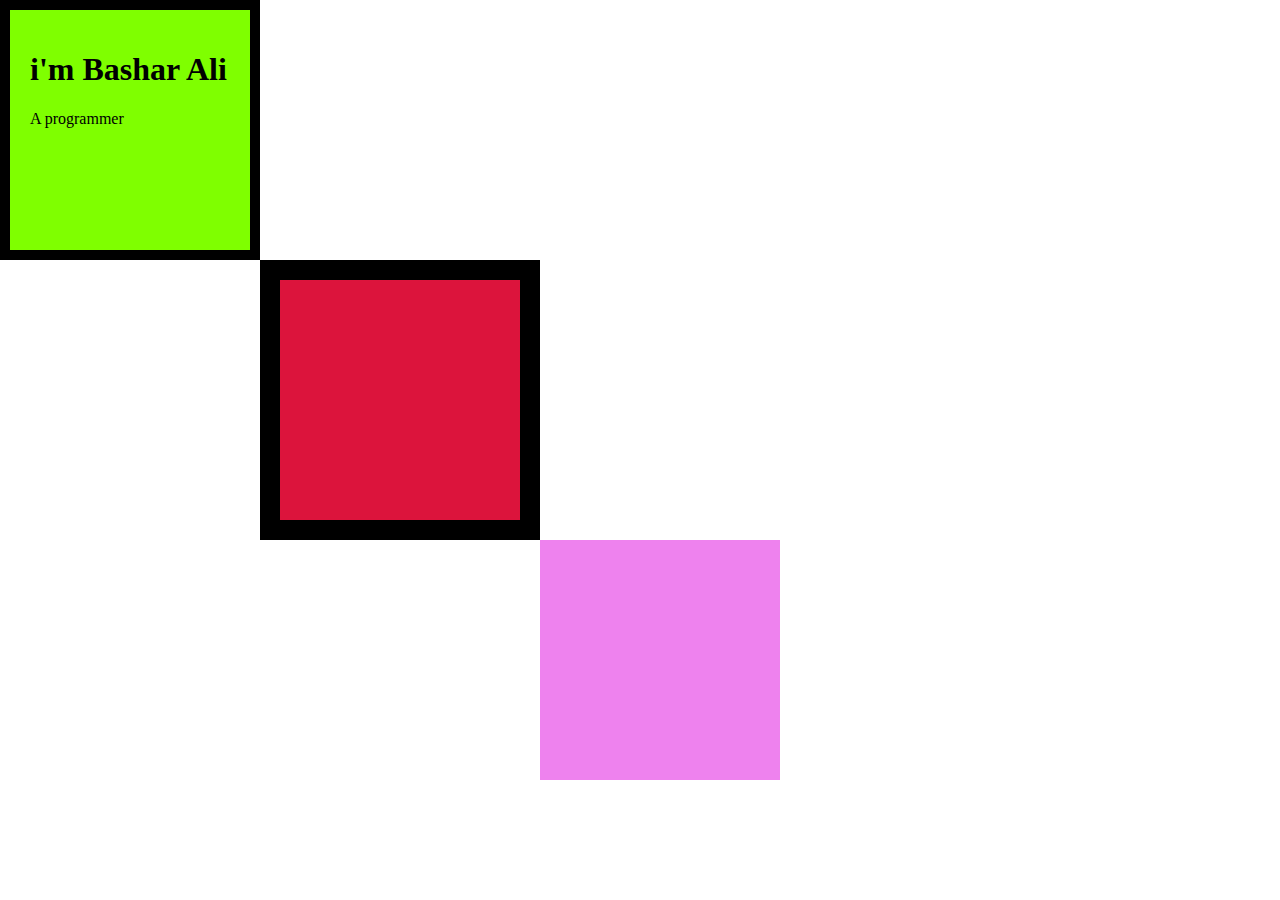
==== beta/index.html @ 69b55149 "styling with CSS" ====
<!DOCTYPE html>
<html lang="en">
<head>
    <meta charset="UTF-8">
    <meta name="viewport" content="width=device-width, initial-scale=1.0">
    <title>Bashar Ali's Personal Site</title>
    <link rel="stylesheet" href="css/styles.css">
    <link rel="shortcut icon" href="favicon.ico" type="image/x-icon">
</head>
<body>
    <div >
        <h1> i'm Bashar Ali</h1>
        <p>A programmer</p>

    </div>
    <div class = "middle-container"></div>
    <div class = "bottom-container"></div>
</body>
</html>
---- beta/css/styles.css ----
div {
    background-color: chartreuse;
    height: 200px;
    width: 200px;
    border: solid 10px;
    padding:20px;
}
.middle-container{
    background-color: crimson;
    height: 200px;
    width: 200px;
    margin-left: 260px;
    border:solid 20px;
    
    
}
.bottom-container{
    background-color: violet;
    height: 200px;
    width: 200px;
    margin-left: 540px;
    border: 10px;
    
}

body{
    margin-top: 0px;
    margin-left: 0px;
}
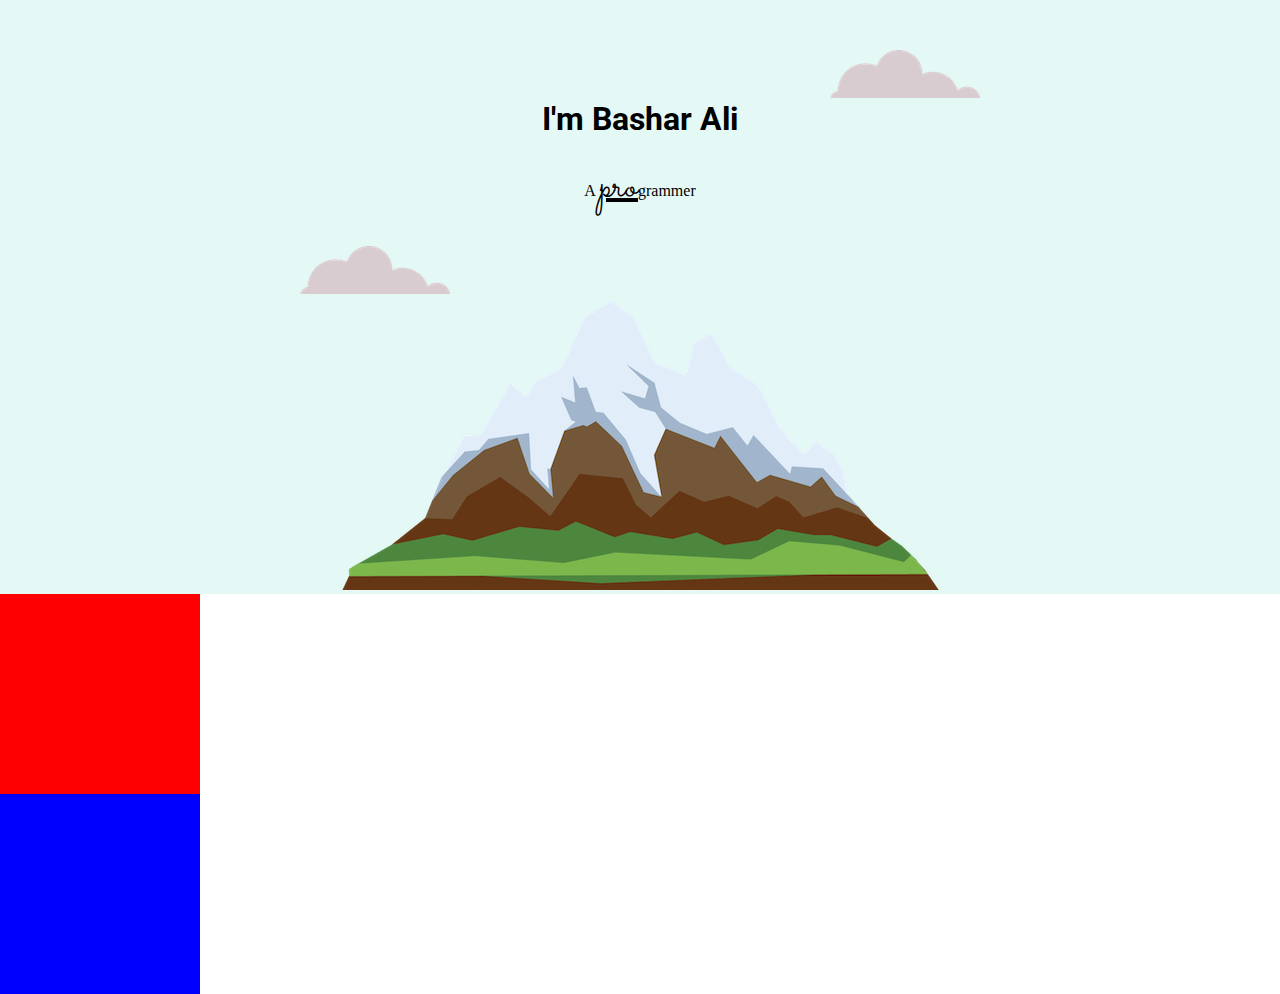
==== commit e9f91533: "learnt position" ====
--- a/beta/index.html
+++ b/beta/index.html
@@ -5,12 +5,20 @@
     <meta name="viewport" content="width=device-width, initial-scale=1.0">
     <title>Bashar Ali's Personal Site</title>
     <link rel="stylesheet" href="css/styles.css">
-    <link rel="shortcut icon" href="favicon.ico" type="image/x-icon">
+    <link rel="preconnect" href="https://fonts.gstatic.com">
+<link href="https://fonts.googleapis.com/css2?family=Roboto:ital,wght@1,300&display=swap" rel="stylesheet">
+<link rel="preconnect" href="https://fonts.gstatic.com">
+<link href="https://fonts.googleapis.com/css2?family=Roboto:ital,wght@1,300&family=Sacramento&display=swap" rel="stylesheet">    
+<link rel="shortcut icon" href="favicon.ico" type="image/x-icon">
+    <link rel="preconnect" href="https://fonts.gstatic.com">
 </head>
 <body>
-    <div >
-        <h1> i'm Bashar Ali</h1>
-        <p>A programmer</p>
+    <div class="top-container">
+        <img class = "top-cloud" src="images/cloud.png" alt="cloud-img">
+        <h1> I'm Bashar Ali</h1>
+        <p>A <span class="pro"> pro</span>grammer</p>
+        <img class = "bottom-cloud" src="images/cloud.png" alt="cloud-img">
+        <img src="images/mountain.png" alt="cloud-img">
 
     </div>
     <div class = "middle-container"></div>
--- a/beta/css/styles.css
+++ b/beta/css/styles.css
@@ -1,29 +1,50 @@
-div {
-    background-color: chartreuse;
+body{
+    margin: 0;
+    text-align: center;
+    
+}
+h1{
+    margin-top: 0px;
+    font-family: 'Roboto', sans-serif;
+
+}
+.top-container {
+    background-color:#E4F9F5;
+    position: relative;
+    padding-top: 100px;
+   
+  
+   
+    
+}
+.middle-container{
+    background-color:red;
     height: 200px;
     width: 200px;
-    border: solid 10px;
-    padding:20px;
+    
+       
 }
-.middle-container{
-    background-color: crimson;
+.bottom-container{
+    background-color: blue;
     height: 200px;
     width: 200px;
-    margin-left: 260px;
-    border:solid 20px;
+    
     
     
 }
-.bottom-container{
-    background-color: violet;
-    height: 200px;
-    width: 200px;
-    margin-left: 540px;
-    border: 10px;
-    
+.pro{
+    text-decoration: underline;
+    font-family: 'Sacramento', cursive;
+    font-size: 40px;
 }
+.top-cloud{
+    position: absolute;
+    right: 300px;
+    top:50px;
+}
+.bottom-cloud{
+    position: absolute;
+    left: 300px;
+    bottom: 300px;
 
-body{
-    margin-top: 0px;
-    margin-left: 0px;
-}+}
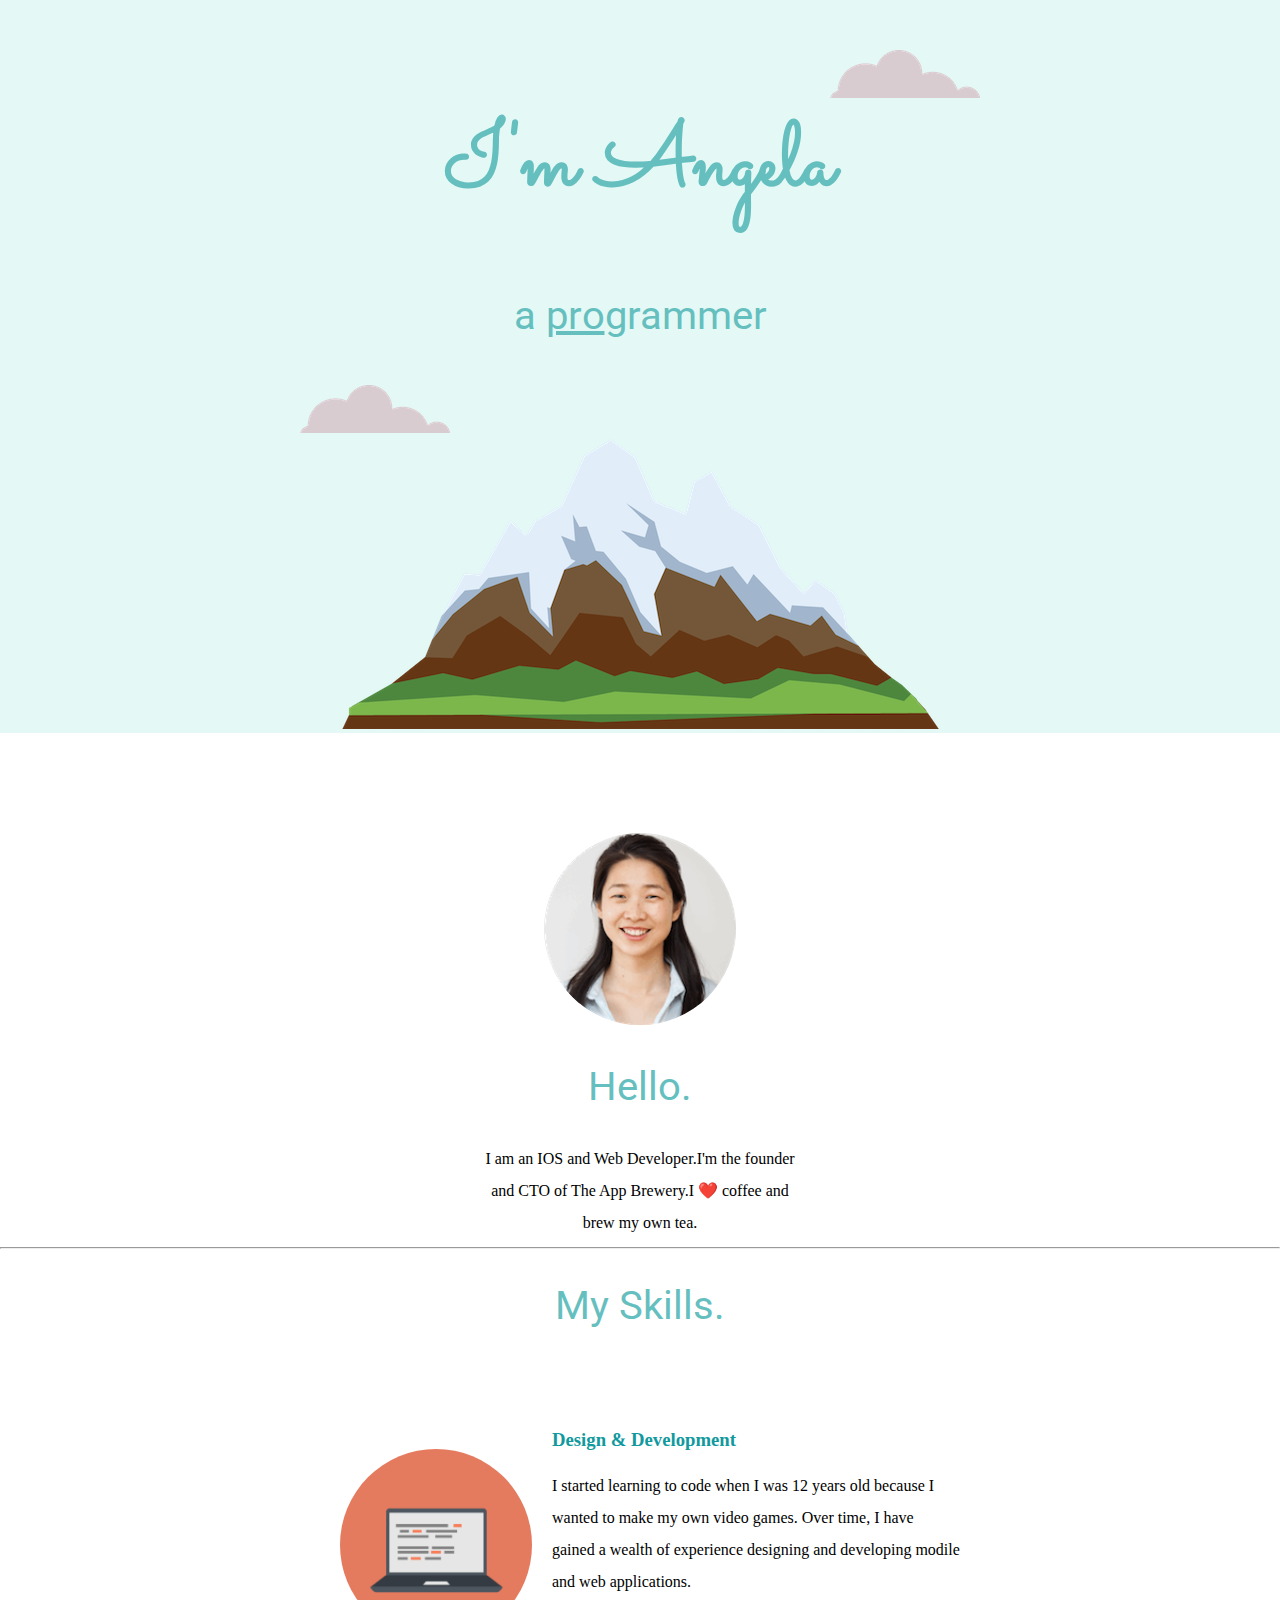
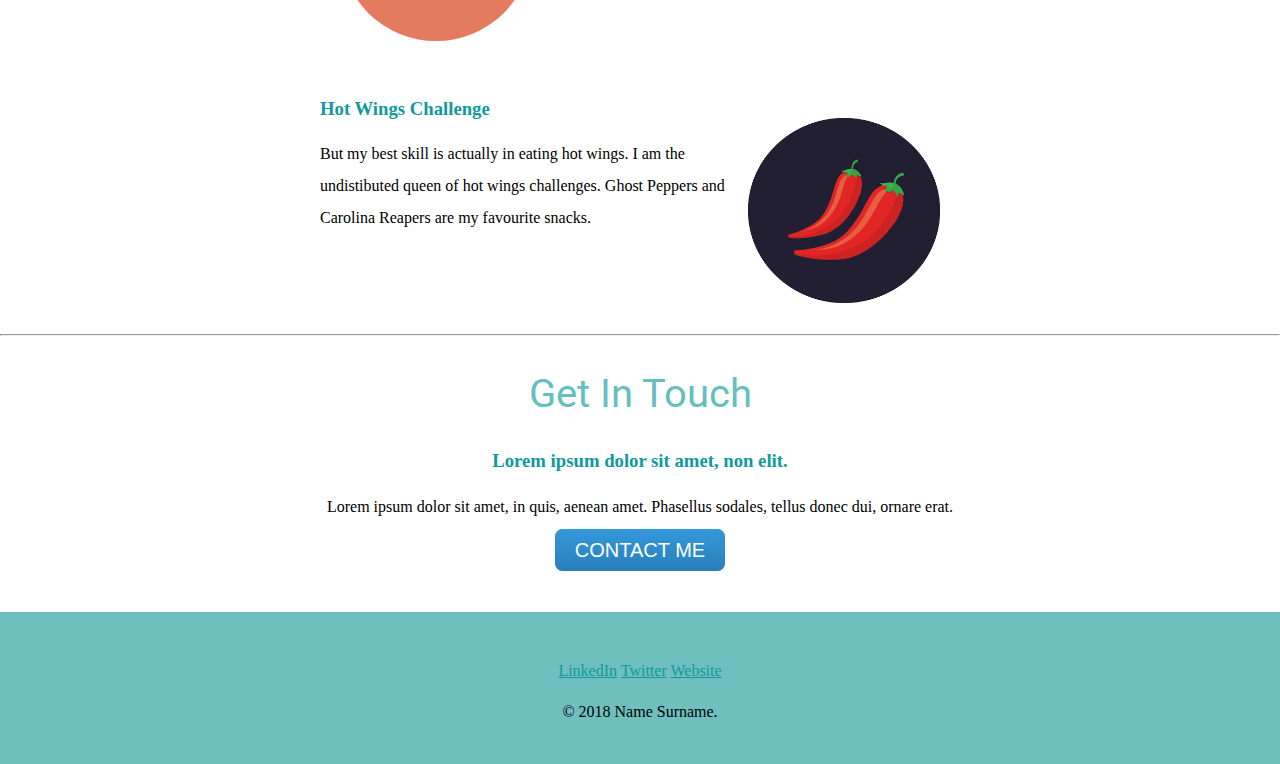
==== commit eeec7972: "self bio" ====
--- a/beta/index.html
+++ b/beta/index.html
@@ -15,13 +15,49 @@
 <body>
     <div class="top-container">
         <img class = "top-cloud" src="images/cloud.png" alt="cloud-img">
-        <h1> I'm Bashar Ali</h1>
-        <p>A <span class="pro"> pro</span>grammer</p>
+        <h1> I'm Angela</h1>
+        <h2>a <span class="pro"> pro</span>grammer</h2>
         <img class = "bottom-cloud" src="images/cloud.png" alt="cloud-img">
         <img src="images/mountain.png" alt="cloud-img">
 
     </div>
-    <div class = "middle-container"></div>
-    <div class = "bottom-container"></div>
+    <div class="middle-container">
+        <div class="profile">
+          <img src="images/angela.png" alt="" class="r1">
+          <h2>Hello.</h2>
+          <p class = "desc">I am an IOS and Web Developer.I'm the founder and CTO of The App Brewery.I ❤️ coffee and brew my own tea.  </p>
+        </div>
+        <hr>
+        <div class="skills">
+          <h2>My Skills.</h2>
+          <div class="skill-row">
+            <img class="computer" src="images/computer.png" alt="">
+            <h3>Design & Development</h3>
+            <p>I started learning to code when I was 12 years 
+                old because I wanted to make my own video games. Over time, I have gained a wealth of experience designing and developing modile and web applications.</p>
+          </div>
+          <div class="skill-row">
+            <img class="chilly" src="images/chillies.png" alt="">
+            <h3>Hot Wings Challenge</h3>
+            <p>But my best skill is actually in eating hot wings. I am the undistibuted queen of hot wings challenges. Ghost Peppers and Carolina Reapers are my favourite snacks.</p>
+          </div>
+        </div>
+        <hr>
+        <div class="contact-me">
+          <h2>Get In Touch</h2>
+          <h3>Lorem ipsum dolor sit amet, non elit.</h3>
+          <p>Lorem ipsum dolor sit amet, in quis, aenean amet. Phasellus sodales, tellus donec dui, ornare erat.</p>
+          <a class="btn" href="mailto:name@email.com">CONTACT ME</a>
+        </div>
+      </div>
+      
+      
+      <div class="bottom-container">
+        <a class="footer-link" href="https://www.linkedin.com/">LinkedIn</a>
+        <a class="footer-link" href="https://twitter.com/">Twitter</a>
+        <a class="footer-link" href="https://www.appbrewery.co/">Website</a>
+        <p>© 2018 Name Surname.</p>
+      </div>
+      
 </body>
 </html>--- a/beta/css/styles.css
+++ b/beta/css/styles.css
@@ -5,37 +5,57 @@
 }
 h1{
     margin-top: 0px;
-    font-family: 'Roboto', sans-serif;
+    font-family: 'Sacramento', cursive;
+    font-size: 90px;
+    color: #66BFBF;
 
 }
 .top-container {
     background-color:#E4F9F5;
     position: relative;
     padding-top: 100px;
+    
    
   
    
     
 }
+.desc{
+    width:25%;
+    margin: auto ;
+}
+.r1{
+    border-radius: 50%;
+    width: 15%;
+    margin-top: 100px;
+    
+}
 .middle-container{
-    background-color:red;
-    height: 200px;
-    width: 200px;
-    
+   
        
 }
 .bottom-container{
-    background-color: blue;
-    height: 200px;
-    width: 200px;
+    background-color: #6FBFBF;
+    padding: 50px 0 20px;
+    margin-top: 50px;
+    
     
     
     
 }
+h2{
+    font-family: 'Roboto', sans-serif;
+    font-size: 2.5rem;
+    color: #66BFBF;
+    font-weight: normal;
+
+}
+h3{
+    color:#11999E
+}
 .pro{
     text-decoration: underline;
-    font-family: 'Sacramento', cursive;
-    font-size: 40px;
+    font-family: 'Roboto', sans-serif;
 }
 .top-cloud{
     position: absolute;
@@ -48,3 +68,57 @@
     bottom: 300px;
 
 }
+a{
+    color: #11999E;
+}
+.skill-row{
+    width:50%;
+    margin: 100px auto 100px auto;
+    text-align: left;
+    
+    
+}
+p{
+    line-height: 2;
+    
+}
+.computer{
+    border-radius: 50%;
+    width: 30%;
+    float: left;
+    margin: 20px;
+}
+.chilly{
+    float: right;
+    width: 30%;
+    margin: 20px;
+    margin-bottom: 0px;
+    
+
+}
+.btn {
+    background: #3498db;
+    background-image: -webkit-linear-gradient(top, #3498db, #2980b9);
+    background-image: -moz-linear-gradient(top, #3498db, #2980b9);
+    background-image: -ms-linear-gradient(top, #3498db, #2980b9);
+    background-image: -o-linear-gradient(top, #3498db, #2980b9);
+    background-image: linear-gradient(to bottom, #3498db, #2980b9);
+    -webkit-border-radius: 8;
+    -moz-border-radius: 8;
+    border-radius: 8px;
+    font-family: Arial;
+    color: #ffffff;
+    font-size: 20px;
+    padding: 10px 20px 10px 20px;
+    text-decoration: none;
+  }
+  
+  .btn:hover {
+    background: #bffc3c;
+    background-image: -webkit-linear-gradient(top, #bffc3c, #63d934);
+    background-image: -moz-linear-gradient(top, #bffc3c, #63d934);
+    background-image: -ms-linear-gradient(top, #bffc3c, #63d934);
+    background-image: -o-linear-gradient(top, #bffc3c, #63d934);
+    background-image: linear-gradient(to bottom, #bffc3c, #63d934);
+    text-decoration: none;
+  }